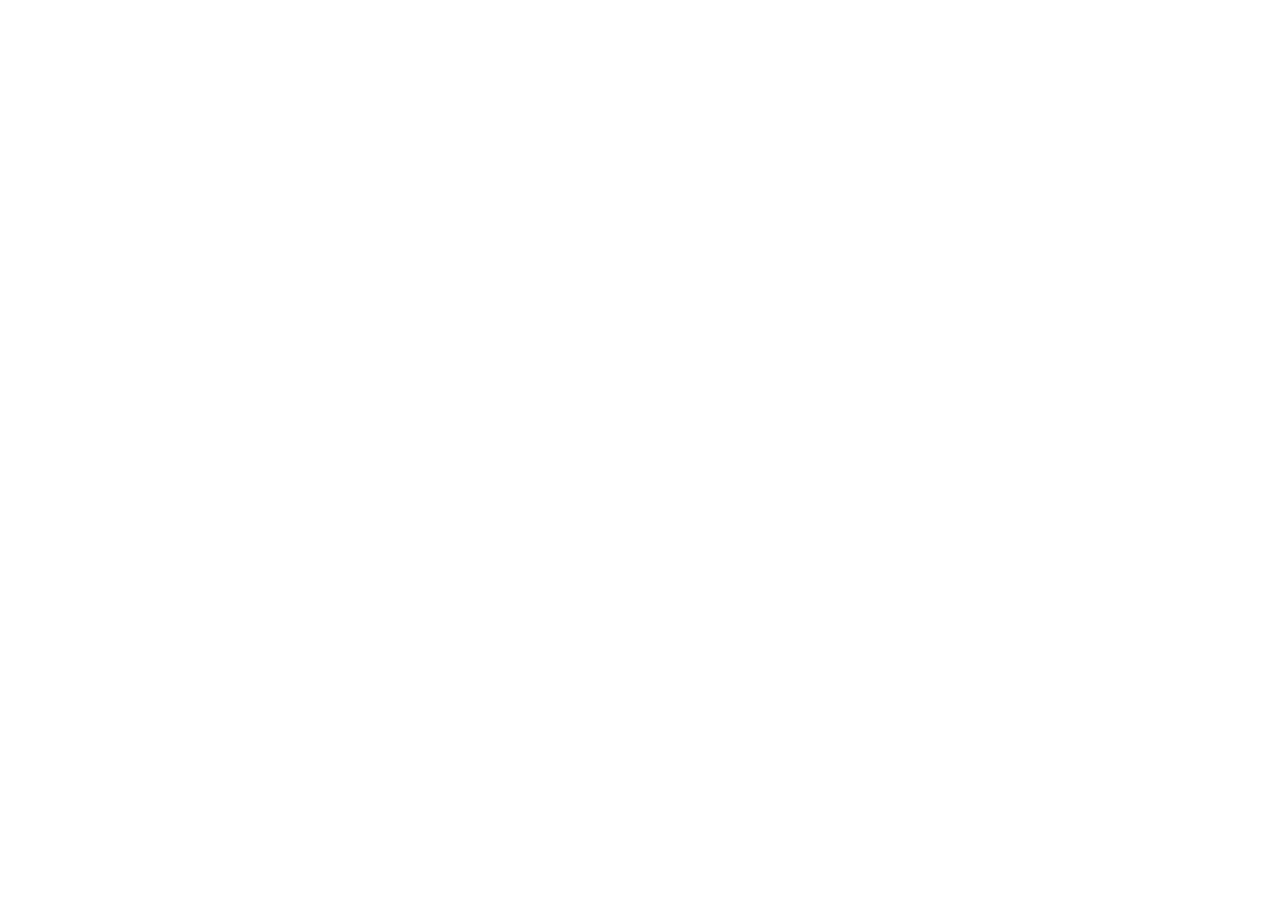
==== index.html @ b0c01449 "init" ====
<!DOCTYPE html>
<html lang="en">


<head>
    <link rel="stylesheet" href="css/styles.css">
    <meta charset="utf-8">
    <meta name="viewport" content="width=device-width, initial-scale=1.0">
    <title>Luchianno Mascarino</title>
</head>
<body>
    
</body>
<footer>
    
</footer>
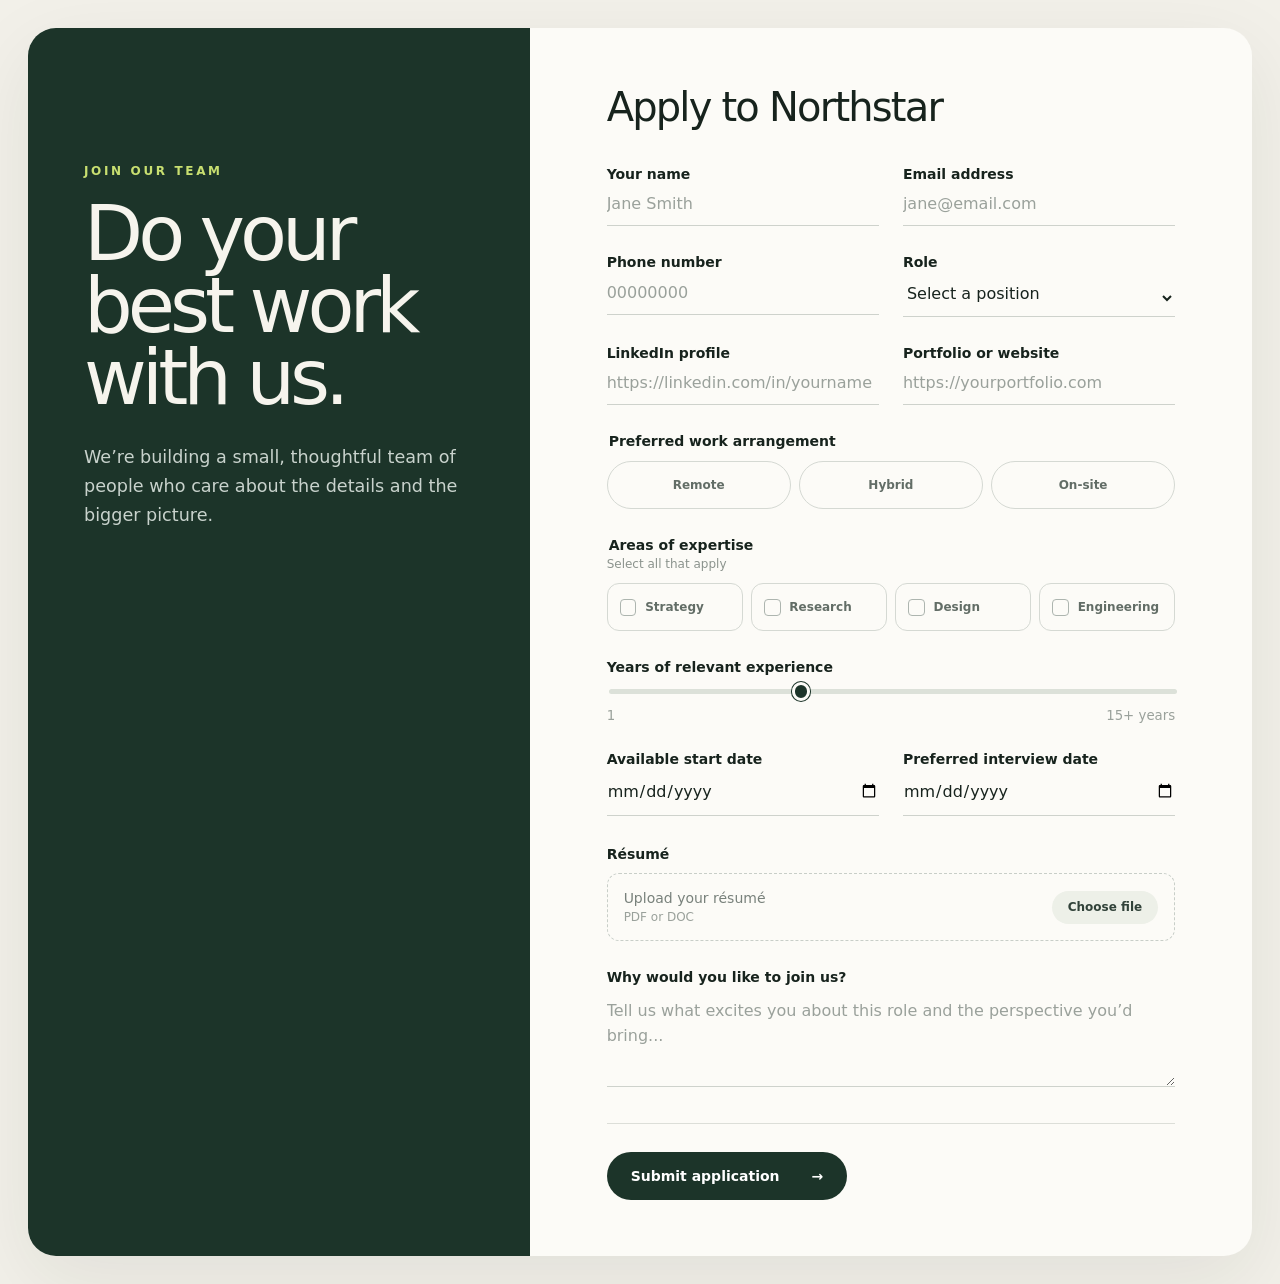
==== commit 98def9ab: "Form and css" ====
--- a/index.html
+++ b/index.html
@@ -1,16 +1,229 @@
-<!DOCTYPE html>
+<!doctype html>
 <html lang="en">
-
-
-<head>
-    <link rel="stylesheet" href="css/styles.css">
-    <meta charset="utf-8">
-    <meta name="viewport" content="width=device-width, initial-scale=1.0">
-    <title>Luchianno Mascarino</title>
-</head>
-<body>
-    
-</body>
-<footer>
-    
-</footer>+  <head>
+    <meta charset="UTF-8" />
+    <meta name="viewport" content="width=device-width, initial-scale=1.0" />
+    <title>Careers</title>
+    <link rel="stylesheet" href="css/styles.css" />
+  </head>
+  <body>
+    <main class="page">
+      <div class="shell">
+        <section class="intro">
+
+          <div class="intro-copy">
+            <p class="eyebrow">Join our team</p>
+            <h1>Do your best work with us.</h1>
+            <p class="lede">
+              We’re building a small, thoughtful team of people who care about
+              the details and the bigger picture.
+            </p>
+          </div>
+
+        </section>
+
+        <section class="form-panel">
+          <form class="application-form" action="#" method="post">
+            <header class="form-header">
+              <div>
+                <h2>Apply to Northstar</h2>
+              </div>
+            </header>
+
+            <div class="form-grid">
+              <label class="field">
+                <span>Your name</span>
+                <input
+                  type="text"
+                  name="name"
+                  autocomplete="name"
+                  placeholder="Jane Smith"
+                  required
+                />
+              </label>
+
+              <label class="field">
+                <span>Email address</span>
+                <input
+                  type="email"
+                  name="email"
+                  autocomplete="Email"
+                
+                  placeholder="jane@email.com"
+                  required
+                />
+              </label>
+
+              <label class="field">
+                <span>Phone number</span>
+                <input
+                  type="tel"
+                  name="phone"
+                  autocomplete="tel"
+                  placeholder="00000000"
+                  pattern="[0-9]{8}"
+                  required
+                />
+              </label>
+
+              <label class="field">
+                <span>Role</span>
+                <select name="role" required>
+                  <option value="" selected disabled>Select a position</option>
+                  <option>Senior Product Designer</option>
+                  <option>Frontend Engineer</option>
+                  <option>Brand Strategist</option>
+                  <option>Project Manager</option>
+                  <option>General application</option>
+                </select>
+              </label>
+
+              <label class="field">
+                <span>LinkedIn profile</span>
+                <input
+                  type="url"
+                  name="linkedin"
+                  placeholder="https://linkedin.com/in/yourname"
+                  required
+                />
+              </label>
+
+              <label class="field">
+                <span>Portfolio or website</span>
+                <input
+                  type="url"
+                  name="portfolio"
+                  placeholder="https://yourportfolio.com"
+                  required
+                />
+              </label>
+
+              <fieldset class="full-width">
+                <legend>Preferred work arrangement</legend>
+                <div class="radio-grid">
+                  <label class="choice-pill">
+                    <input
+                      type="radio"
+                      name="work-arrangement"
+                      value="remote"
+                      required
+                    />
+                    <span>Remote</span>
+                  </label>
+                  <label class="choice-pill">
+                    <input
+                      type="radio"
+                      name="work-arrangement"
+                      value="hybrid"
+                    />
+                    <span>Hybrid</span>
+                  </label>
+                  <label class="choice-pill">
+                    <input
+                      type="radio"
+                      name="work-arrangement"
+                      value="on-site"
+                    />
+                    <span>On-site</span>
+                  </label>
+                </div>
+              </fieldset>
+
+              <fieldset class="full-width">
+                <legend>Areas of expertise</legend>
+                <p class="field-hint">Select all that apply</p>
+                <div class="checkbox-grid">
+                  <label class="check-card">
+                    <input type="checkbox" name="expertise" value="strategy" />
+                    <span class="check-mark" aria-hidden="true"></span>
+                    <span>Strategy</span>
+                  </label>
+                  <label class="check-card">
+                    <input type="checkbox" name="expertise" value="research" />
+                    <span class="check-mark" aria-hidden="true"></span>
+                    <span>Research</span>
+                  </label>
+                  <label class="check-card">
+                    <input type="checkbox" name="expertise" value="design" />
+                    <span class="check-mark" aria-hidden="true"></span>
+                    <span>Design</span>
+                  </label>
+                  <label class="check-card">
+                    <input
+                      type="checkbox"
+                      name="expertise"
+                      value="engineering"
+                    />
+                    <span class="check-mark" aria-hidden="true"></span>
+                    <span>Engineering</span>
+                  </label>
+                </div>
+              </fieldset>
+
+              <label class="range-field full-width">
+                <span>Years of relevant experience</span>
+                <input
+                  type="range"
+                  name="experience"
+                  min="0"
+                  max="15"
+                  value="5"
+                />
+                <span class="range-labels" aria-hidden="true">
+                  <small>1</small>
+                  <small>15+ years</small>
+                </span>
+              </label>
+
+              <label class="field">
+                <span>Available start date</span>
+                <input type="date" name="start-date" required />
+              </label>
+
+              <label class="field">
+                <span>Preferred interview date</span>
+                <input type="date" name="interview-date" required />
+              </label>
+
+              <label class="upload-field full-width">
+                <span class="label-title">Résumé</span>
+                <span class="upload-box">
+                  <span class="upload-copy">
+                    Upload your résumé
+                    <small>PDF or DOC</small>
+                  </span>
+                  <span class="file-button">Choose file</span>
+                </span>
+                <input
+                  class="visually-hidden"
+                  type="file"
+                  name="resume"
+                  accept=".pdf,.doc,.docx"
+                  required
+                />
+              </label>
+
+              <label class="field full-width">
+                <span>Why would you like to join us?</span>
+                <textarea
+                  name="motivation"
+                  rows="3"
+                  placeholder="Tell us what excites you about this role and the perspective you’d bring..."
+                  required
+                ></textarea>
+              </label>
+            </div>
+
+            <footer class="form-footer">
+           
+              <button type="submit">
+                Submit application
+                <span aria-hidden="true">&rarr;</span>
+              </button>
+            </footer>
+          </form>
+        </section>
+      </div>
+    </main>
+  </body>
+</html>
--- a/css/styles.css
+++ b/css/styles.css
@@ -0,0 +1,528 @@
+.container{
+    height: 100vh;
+    display: flex;
+    justify-content: center;
+    align-items: center;
+    
+}
+
+.card {
+  max-width: 1100px;
+  margin: 20px auto;
+  background-color: #222;
+  border-radius: 15px;
+  overflow: hidden;
+  box-shadow: 0px 15px 30px rgba(0, 0, 0, 0.5);
+}
+
+:root {
+  color: #17231d;
+  background: #f2f0e9;
+  font-family:
+    Inter, ui-sans-serif, system-ui, -apple-system, BlinkMacSystemFont, "Segoe UI",
+    sans-serif;
+  font-synthesis: none;
+  text-rendering: optimizeLegibility;
+}
+
+* {
+  box-sizing: border-box;
+}
+
+body {
+  min-width: 320px;
+  margin: 0;
+}
+
+button,
+input,
+select,
+textarea {
+  font: inherit;
+}
+
+button,
+select,
+label {
+  cursor: pointer;
+}
+
+.page {
+  min-height: 100vh;
+  padding: 1.75rem;
+}
+
+.shell {
+  display: grid;
+  grid-template-columns: minmax(340px, 0.82fr) minmax(520px, 1.18fr);
+  max-width: 1500px;
+  min-height: calc(100vh - 3.5rem);
+  margin: 0 auto;
+  overflow: hidden;
+  border-radius: 1.75rem;
+  background: #fcfbf7;
+  box-shadow: 0 24px 80px rgba(24, 39, 30, 0.08);
+}
+
+.intro {
+  position: relative;
+  display: flex;
+  flex-direction: column;
+  justify-content: space-between;
+  min-width: 0;
+  overflow: hidden;
+  padding: 3.5rem;
+  color: #f6f4ed;
+  background: #1c3429;
+}
+
+.intro-copy {
+  position: relative;
+  z-index: 1;
+  max-width: 35rem;
+  padding: 5rem 0;
+}
+
+.eyebrow,
+.form-kicker {
+  margin: 0 0 1.25rem;
+  color: #c8df70;
+  font-size: 0.75rem;
+  font-weight: 700;
+  letter-spacing: 0.22em;
+  text-transform: uppercase;
+}
+
+h1 {
+  max-width: 8em;
+  margin: 0;
+  font-size: clamp(3rem, 6vw, 5.4rem);
+  font-weight: 500;
+  letter-spacing: -0.065em;
+  line-height: 0.94;
+}
+
+.lede {
+  max-width: 28rem;
+  margin: 1.75rem 0 0;
+  color: #c8d2cc;
+  font-size: 1.1rem;
+  line-height: 1.65;
+}
+
+.form-panel {
+  display: flex;
+  align-items: center;
+  padding: 3.5rem clamp(3rem, 6vw, 7rem);
+}
+
+.application-form {
+  width: 100%;
+  max-width: 42rem;
+  margin: 0 auto;
+}
+
+.form-header {
+  display: flex;
+  align-items: end;
+  justify-content: space-between;
+  gap: 1.5rem;
+  margin-bottom: 2.25rem;
+}
+
+.form-kicker {
+  margin-bottom: 0.5rem;
+  color: #6d786f;
+}
+
+h2 {
+  margin: 0;
+  font-size: clamp(2rem, 4vw, 2.5rem);
+  font-weight: 500;
+  letter-spacing: -0.045em;
+}
+
+.form-grid {
+  display: grid;
+  grid-template-columns: repeat(2, minmax(0, 1fr));
+  gap: 1.75rem 1.5rem;
+}
+
+.full-width {
+  grid-column: 1 / -1;
+}
+
+fieldset {
+  min-width: 0;
+  margin: 0;
+  padding: 0;
+  border: 0;
+}
+
+legend,
+.label-title,
+.field > span:first-child,
+.range-field > span:first-child {
+  font-size: 0.875rem;
+  font-weight: 650;
+}
+
+.field {
+  display: flex;
+  min-width: 0;
+  flex-direction: column;
+  gap: 0.625rem;
+}
+
+.field input,
+.field select,
+.field textarea {
+  width: 100%;
+  padding: 0.15rem 0 0.75rem;
+  border: 0;
+  border-bottom: 1px solid #ced2cc;
+  border-radius: 0;
+  outline: none;
+  color: #17231d;
+  background: transparent;
+  transition: border-color 180ms ease;
+}
+
+.field input::placeholder,
+.field textarea::placeholder {
+  color: #9aa19b;
+}
+
+.field input:focus,
+.field select:focus,
+.field textarea:focus {
+  border-color: #1c3429;
+}
+
+.field input[type="date"] {
+  min-height: 2.45rem;
+  color-scheme: light;
+}
+
+.field textarea {
+  min-height: 5.5rem;
+  resize: vertical;
+  line-height: 1.6;
+}
+
+.radio-grid {
+  display: grid;
+  grid-template-columns: repeat(3, 1fr);
+  gap: 0.5rem;
+  margin-top: 0.75rem;
+}
+
+.choice-pill {
+  position: relative;
+}
+
+.choice-pill input,
+.check-card input,
+.visually-hidden {
+  position: absolute;
+  width: 1px;
+  height: 1px;
+  overflow: hidden;
+  opacity: 0;
+}
+
+.choice-pill span {
+  display: grid;
+  min-height: 3rem;
+  place-items: center;
+  padding: 0.65rem;
+  border: 1px solid #d5d9d3;
+  border-radius: 999px;
+  color: #626d66;
+  font-size: 0.75rem;
+  font-weight: 650;
+  transition: 180ms ease;
+}
+
+.choice-pill:hover span {
+  border-color: #8e9a91;
+}
+
+.choice-pill input:checked + span {
+  border-color: #1c3429;
+  color: white;
+  background: #1c3429;
+}
+
+
+
+.field-hint {
+  margin: 0.25rem 0 0.75rem;
+  color: #8b938d;
+  font-size: 0.75rem;
+}
+
+.checkbox-grid {
+  display: grid;
+  grid-template-columns: repeat(4, 1fr);
+  gap: 0.5rem;
+}
+
+.check-card {
+  display: flex;
+  min-height: 3rem;
+  align-items: center;
+  gap: 0.55rem;
+  padding: 0.65rem 0.75rem;
+  border: 1px solid #d5d9d3;
+  border-radius: 0.75rem;
+  color: #626d66;
+  font-size: 0.75rem;
+  font-weight: 650;
+  transition: 180ms ease;
+}
+
+.check-card:hover {
+  border-color: #8e9a91;
+}
+
+.check-card:has(input:checked) {
+  border-color: #8ca04a;
+  color: #26392f;
+  background: #f0f5df;
+}
+
+.check-mark {
+  display: grid;
+  width: 1.05rem;
+  height: 1.05rem;
+  flex: 0 0 auto;
+  place-items: center;
+  border: 1px solid #adb5af;
+  border-radius: 0.25rem;
+}
+
+.check-card input:checked + .check-mark {
+  border-color: #1c3429;
+  background: #1c3429;
+}
+
+
+
+.range-field {
+  display: flex;
+  flex-direction: column;
+  gap: 0.75rem;
+}
+
+.range-field input {
+  width: 100%;
+  height: 0.3rem;
+  appearance: none;
+  border-radius: 999px;
+  outline: none;
+  background: #dce1d9;
+}
+
+.range-field input::-webkit-slider-thumb {
+  width: 1.15rem;
+  height: 1.15rem;
+  appearance: none;
+  border: 3px solid #fcfbf7;
+  border-radius: 50%;
+  background: #1c3429;
+  box-shadow: 0 0 0 1px #1c3429;
+}
+
+.range-field input::-moz-range-thumb {
+  width: 0.85rem;
+  height: 0.85rem;
+  border: 3px solid #fcfbf7;
+  border-radius: 50%;
+  background: #1c3429;
+  box-shadow: 0 0 0 1px #1c3429;
+}
+
+.range-field input:focus-visible {
+  outline: 2px solid #1c3429;
+  outline-offset: 5px;
+}
+
+.range-labels {
+  display: flex;
+  justify-content: space-between;
+  color: #9aa19b;
+}
+
+.upload-field {
+  display: block;
+}
+
+.upload-box {
+  display: flex;
+  align-items: center;
+  justify-content: space-between;
+  gap: 1rem;
+  margin-top: 0.625rem;
+  padding: 1rem;
+  border: 1px dashed #c8cec8;
+  border-radius: 0.75rem;
+  transition: border-color 180ms ease;
+}
+
+.upload-box:hover {
+  border-color: #748078;
+}
+
+.upload-copy {
+  color: #78817b;
+  font-size: 0.875rem;
+}
+
+.upload-copy small {
+  display: block;
+  margin-top: 0.25rem;
+  color: #9aa19b;
+  font-size: 0.75rem;
+}
+
+.file-button {
+  flex: 0 0 auto;
+  padding: 0.6rem 1rem;
+  border-radius: 999px;
+  color: #314239;
+  background: #edf0e8;
+  font-size: 0.75rem;
+  font-weight: 650;
+}
+
+.form-footer {
+  display: flex;
+  align-items: center;
+  justify-content: space-between;
+  gap: 1.25rem;
+  margin-top: 2.25rem;
+  padding-top: 1.75rem;
+  border-top: 1px solid #dcded8;
+}
+
+.form-footer p {
+  max-width: 20rem;
+  margin: 0;
+  color: #899089;
+  font-size: 0.75rem;
+  line-height: 1.6;
+}
+
+.form-footer button {
+  display: flex;
+  align-items: center;
+  justify-content: space-between;
+  gap: 2rem;
+  padding: 1rem 1.5rem;
+  border: 0;
+  border-radius: 999px;
+  color: white;
+  background: #1c3429;
+  font-size: 0.875rem;
+  font-weight: 650;
+  transition: background 180ms ease;
+}
+
+.form-footer button:hover {
+  background: #29493a;
+}
+
+.form-footer button span {
+  transition: transform 180ms ease;
+}
+
+.form-footer button:hover span {
+  transform: translateX(0.25rem);
+}
+
+.form-footer button:focus-visible {
+  outline: 2px solid #1c3429;
+  outline-offset: 4px;
+}
+
+@media (max-width: 900px) {
+  .page {
+    padding: 1.25rem;
+  }
+
+  .shell {
+    grid-template-columns: 1fr;
+  }
+
+  .intro {
+    min-height: 390px;
+    padding: 2.5rem;
+  }
+
+  .intro-copy {
+    padding: 4rem 0;
+  }
+
+  h1 {
+    max-width: 10em;
+  }
+
+  .form-panel {
+    padding: 3.5rem 2.5rem;
+  }
+}
+
+@media (max-width: 600px) {
+  .page {
+    padding: 0.75rem;
+  }
+
+  .shell {
+    min-height: calc(100vh - 1.5rem);
+    border-radius: 1.5rem;
+  }
+
+  .intro,
+  .form-panel {
+    padding: 1.75rem;
+  }
+
+  .intro-copy {
+    padding: 3.5rem 0;
+  }
+
+  .form-grid {
+    grid-template-columns: 1fr;
+  }
+
+  .full-width {
+    grid-column: auto;
+  }
+
+  .required-note {
+    display: none;
+  }
+
+  .checkbox-grid {
+    grid-template-columns: repeat(2, 1fr);
+  }
+
+  .form-footer {
+    flex-direction: column-reverse;
+    align-items: stretch;
+  }
+
+  .form-footer button {
+    width: 100%;
+  }
+}
+
+@media (prefers-reduced-motion: reduce) {
+  *,
+  *::before,
+  *::after {
+    scroll-behavior: auto !important;
+    transition-duration: 0.01ms !important;
+  }
+}
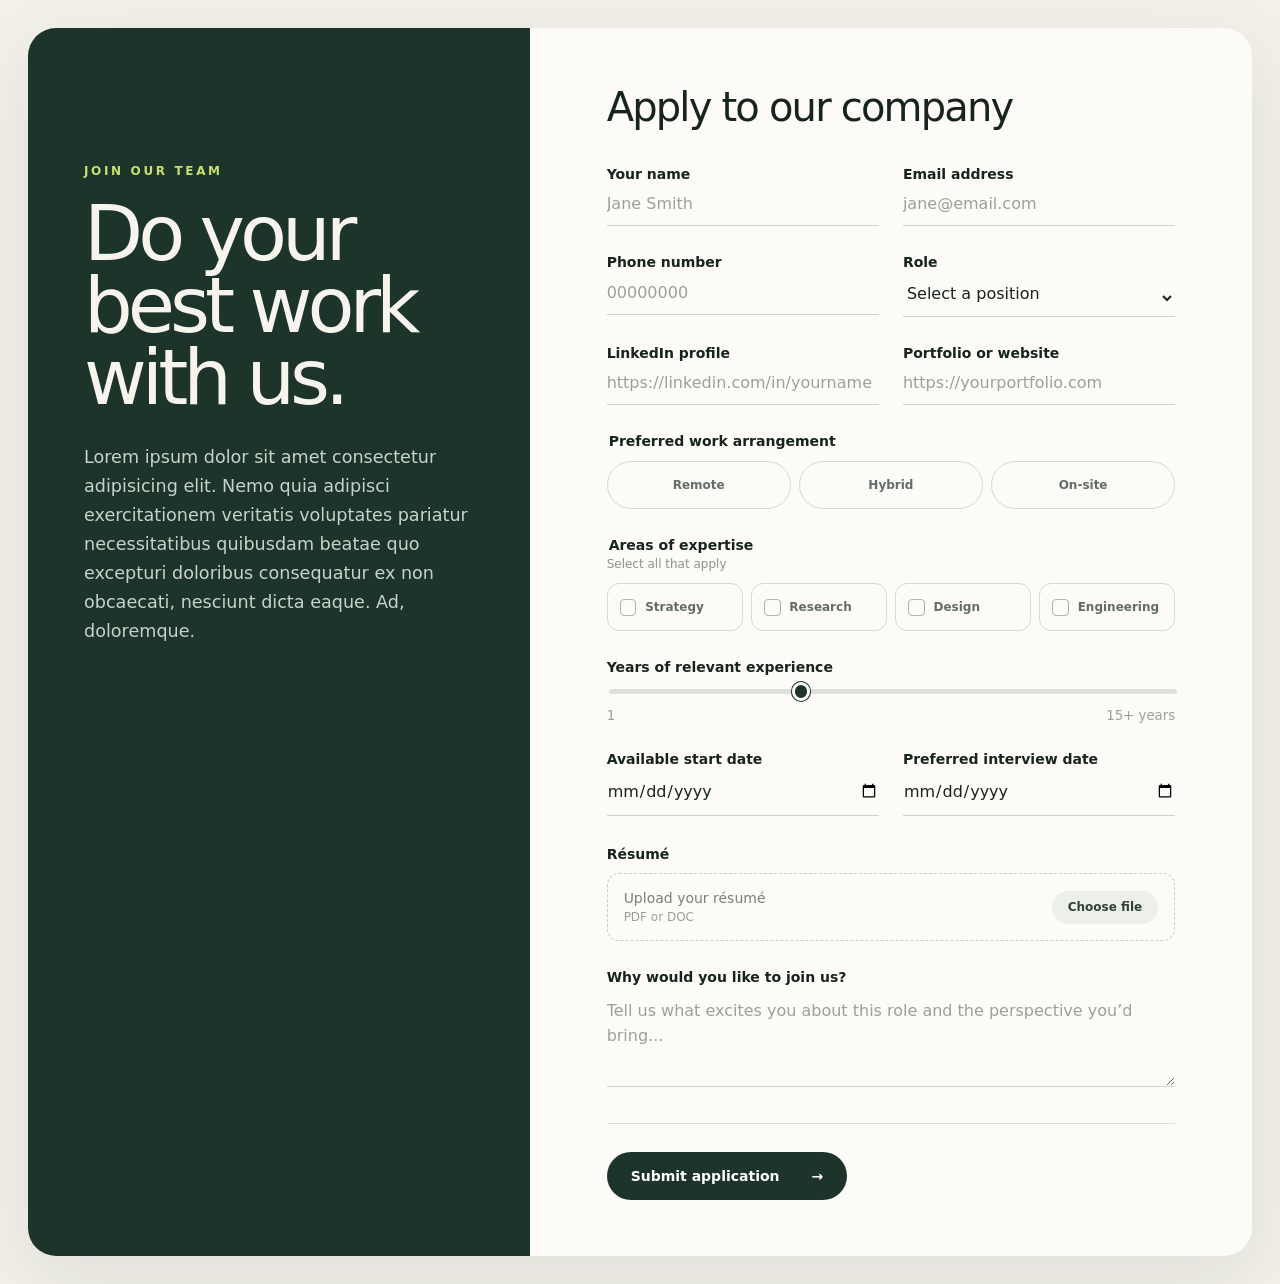
==== commit db790827: "Sub html and css" ====
--- a/index.html
+++ b/index.html
@@ -3,7 +3,7 @@
   <head>
     <meta charset="UTF-8" />
     <meta name="viewport" content="width=device-width, initial-scale=1.0" />
-    <title>Careers</title>
+    <title>Job</title>
     <link rel="stylesheet" href="css/styles.css" />
   </head>
   <body>
@@ -15,8 +15,7 @@
             <p class="eyebrow">Join our team</p>
             <h1>Do your best work with us.</h1>
             <p class="lede">
-              We’re building a small, thoughtful team of people who care about
-              the details and the bigger picture.
+              Lorem ipsum dolor sit amet consectetur adipisicing elit. Nemo quia adipisci exercitationem veritatis voluptates pariatur necessitatibus quibusdam beatae quo excepturi doloribus consequatur ex non obcaecati, nesciunt dicta eaque. Ad, doloremque.
             </p>
           </div>
 
@@ -26,7 +25,7 @@
           <form class="application-form" action="#" method="post">
             <header class="form-header">
               <div>
-                <h2>Apply to Northstar</h2>
+                <h2>Apply to our company</h2>
               </div>
             </header>
 
@@ -185,23 +184,25 @@
                 <input type="date" name="interview-date" required />
               </label>
 
-              <label class="upload-field full-width">
-                <span class="label-title">Résumé</span>
-                <span class="upload-box">
-                  <span class="upload-copy">
-                    Upload your résumé
-                    <small>PDF or DOC</small>
-                  </span>
-                  <span class="file-button">Choose file</span>
-                </span>
-                <input
-                  class="visually-hidden"
-                  type="file"
-                  name="resume"
-                  accept=".pdf,.doc,.docx"
-                  required
-                />
-              </label>
+                <div class="upload-field full-width">
+                    <label for="resume" class="label-title">Résumé</label>
+                    <label class="upload-box" for="resume">
+                        <span class="upload-copy">
+                        <span class="default-msg">Upload your résumé</span>
+                        <span class="success-msg">✓ File attached and ready</span>
+                        <small>PDF or DOC</small>
+                        </span>
+                        <span class="file-button">Choose file</span>
+                    </label>
+                    <input
+                        class="visually-hidden"
+                        type="file"
+                        id="resume"
+                        name="resume"
+                        accept=".pdf,.doc,.docx"
+                        required
+                    />
+                </div>
 
               <label class="field full-width">
                 <span>Why would you like to join us?</span>
--- a/css/styles.css
+++ b/css/styles.css
@@ -1,20 +1,3 @@
-.container{
-    height: 100vh;
-    display: flex;
-    justify-content: center;
-    align-items: center;
-    
-}
-
-.card {
-  max-width: 1100px;
-  margin: 20px auto;
-  background-color: #222;
-  border-radius: 15px;
-  overflow: hidden;
-  box-shadow: 0px 15px 30px rgba(0, 0, 0, 0.5);
-}
-
 :root {
   color: #17231d;
   background: #f2f0e9;
@@ -64,6 +47,19 @@
   box-shadow: 0 24px 80px rgba(24, 39, 30, 0.08);
 }
 
+.shell-sub {
+  display: wrap;
+ 
+  max-width: 1500px;
+  min-height: calc(100vh - 3.5rem);
+  margin: 0 auto;
+  overflow: hidden;
+  border-radius: 1.75rem;
+  background: #fcfbf7;
+  box-shadow: 0 24px 80px rgba(24, 39, 30, 0.08);
+}
+
+
 .intro {
   position: relative;
   display: flex;
@@ -77,6 +73,22 @@
 }
 
 .intro-copy {
+  position: relative;
+  z-index: 1;
+  max-width: 35rem;
+  padding: 5rem 0;
+}
+
+.intro-sub {
+ 
+  min-width: 0;
+  overflow: hidden;
+  padding: 3.5rem;
+  color: #f6f4ed;
+  background: #1c3429;
+}
+
+.intro-copy-sub {
   position: relative;
   z-index: 1;
   max-width: 35rem;
@@ -386,6 +398,34 @@
   font-size: 0.75rem;
 }
 
+
+.upload-box .success-msg {
+  display: none;
+  font-weight: 600;
+  color: #1c3429;
+}
+
+
+.upload-field:has(input[type="file"]:valid) .upload-box {
+  border-style: solid;
+  border-color: #8ca04a;
+  background-color: #f4f7ee;
+}
+
+
+.upload-field:has(input[type="file"]:valid) .default-msg {
+  display: none;
+}
+
+.upload-field:has(input[type="file"]:valid) .success-msg {
+  display: block;
+}
+
+.upload-field:has(input[type="file"]:valid) .file-button {
+  background: #1c3429;
+  color: #ffffff;
+}
+
 .file-button {
   flex: 0 0 auto;
   padding: 0.6rem 1rem;
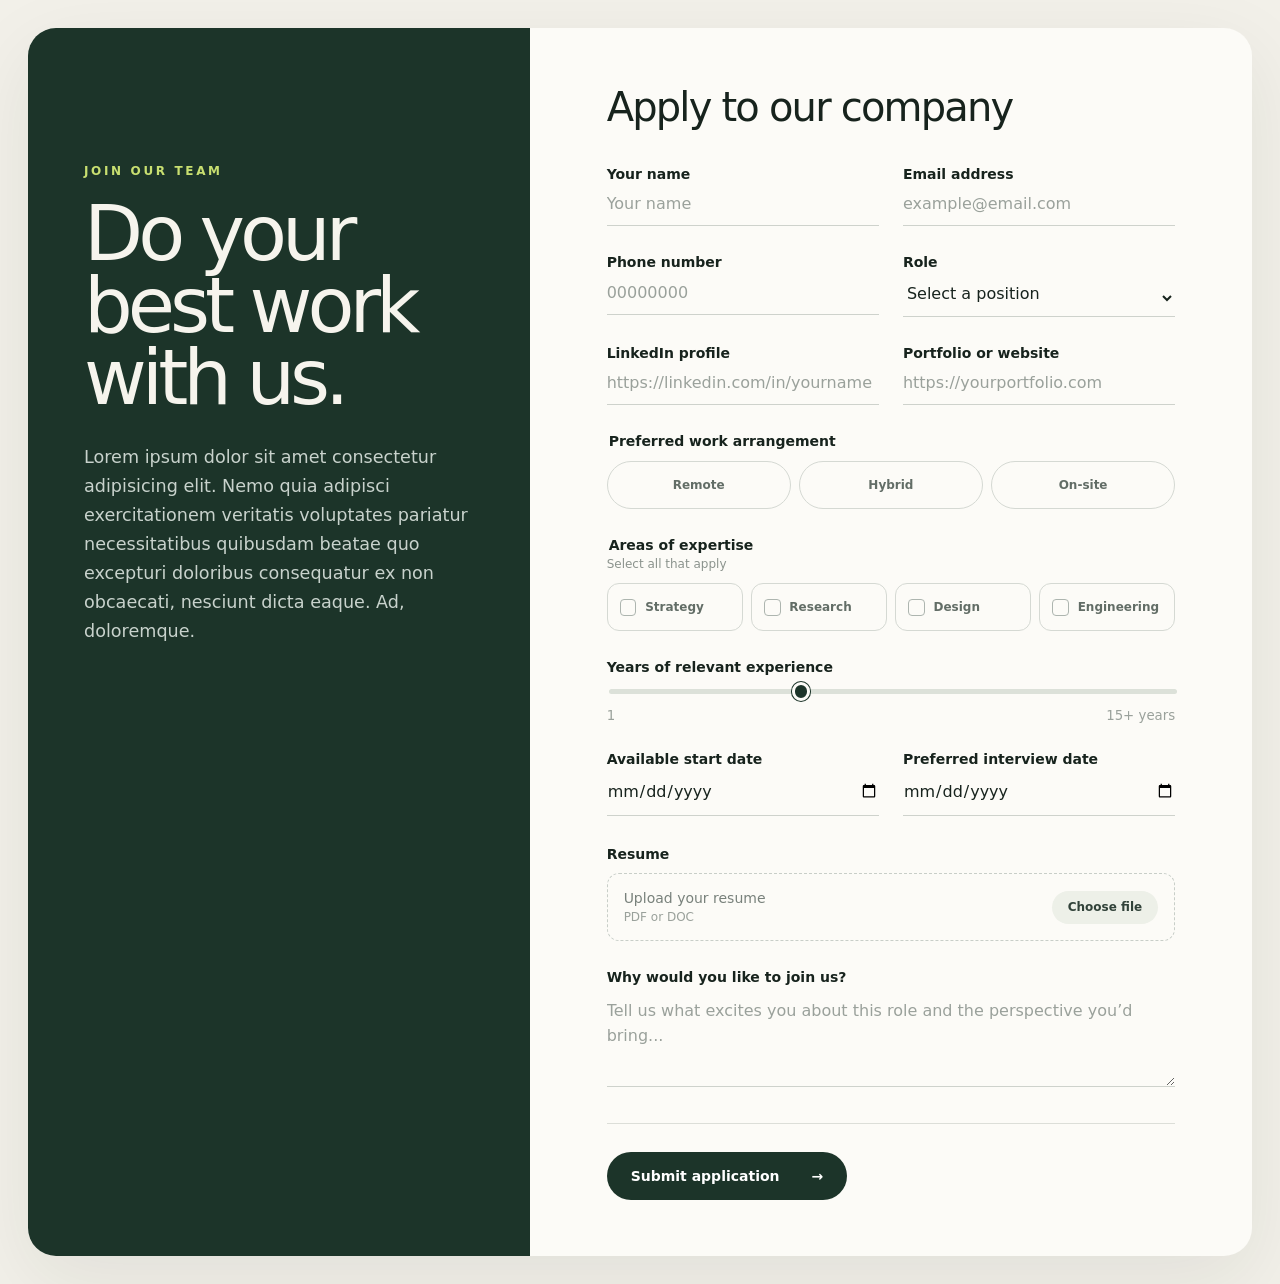
==== commit d9c46c1f: "Update placeholders and labels in index.html" ====
--- a/index.html
+++ b/index.html
@@ -22,7 +22,7 @@
         </section>
 
         <section class="form-panel">
-          <form class="application-form" action="#" method="post">
+          <form class="application-form" action="sub.html" method="get">
             <header class="form-header">
               <div>
                 <h2>Apply to our company</h2>
@@ -36,7 +36,7 @@
                   type="text"
                   name="name"
                   autocomplete="name"
-                  placeholder="Jane Smith"
+                  placeholder="Your name"
                   required
                 />
               </label>
@@ -48,7 +48,7 @@
                   name="email"
                   autocomplete="Email"
                 
-                  placeholder="jane@email.com"
+                  placeholder="example@email.com"
                   required
                 />
               </label>
@@ -185,10 +185,10 @@
               </label>
 
                 <div class="upload-field full-width">
-                    <label for="resume" class="label-title">Résumé</label>
+                    <label for="resume" class="label-title">Resume</label>
                     <label class="upload-box" for="resume">
                         <span class="upload-copy">
-                        <span class="default-msg">Upload your résumé</span>
+                        <span class="default-msg">Upload your resume</span>
                         <span class="success-msg">✓ File attached and ready</span>
                         <small>PDF or DOC</small>
                         </span>
@@ -216,15 +216,17 @@
             </div>
 
             <footer class="form-footer">
-           
-              <button type="submit">
-                Submit application
-                <span aria-hidden="true">&rarr;</span>
-              </button>
+                
+                    <button type="submit" >
+                        Submit application
+                        <span aria-hidden="true">&rarr;</span>
+                    </button>
+                
+              
             </footer>
           </form>
         </section>
       </div>
     </main>
   </body>
-</html>+</html>
--- a/css/styles.css
+++ b/css/styles.css
@@ -93,6 +93,12 @@
   z-index: 1;
   max-width: 35rem;
   padding: 5rem 0;
+}
+
+.plain-link {
+  color: #c8df70;
+  text-decoration: none;
+  
 }
 
 .eyebrow,
